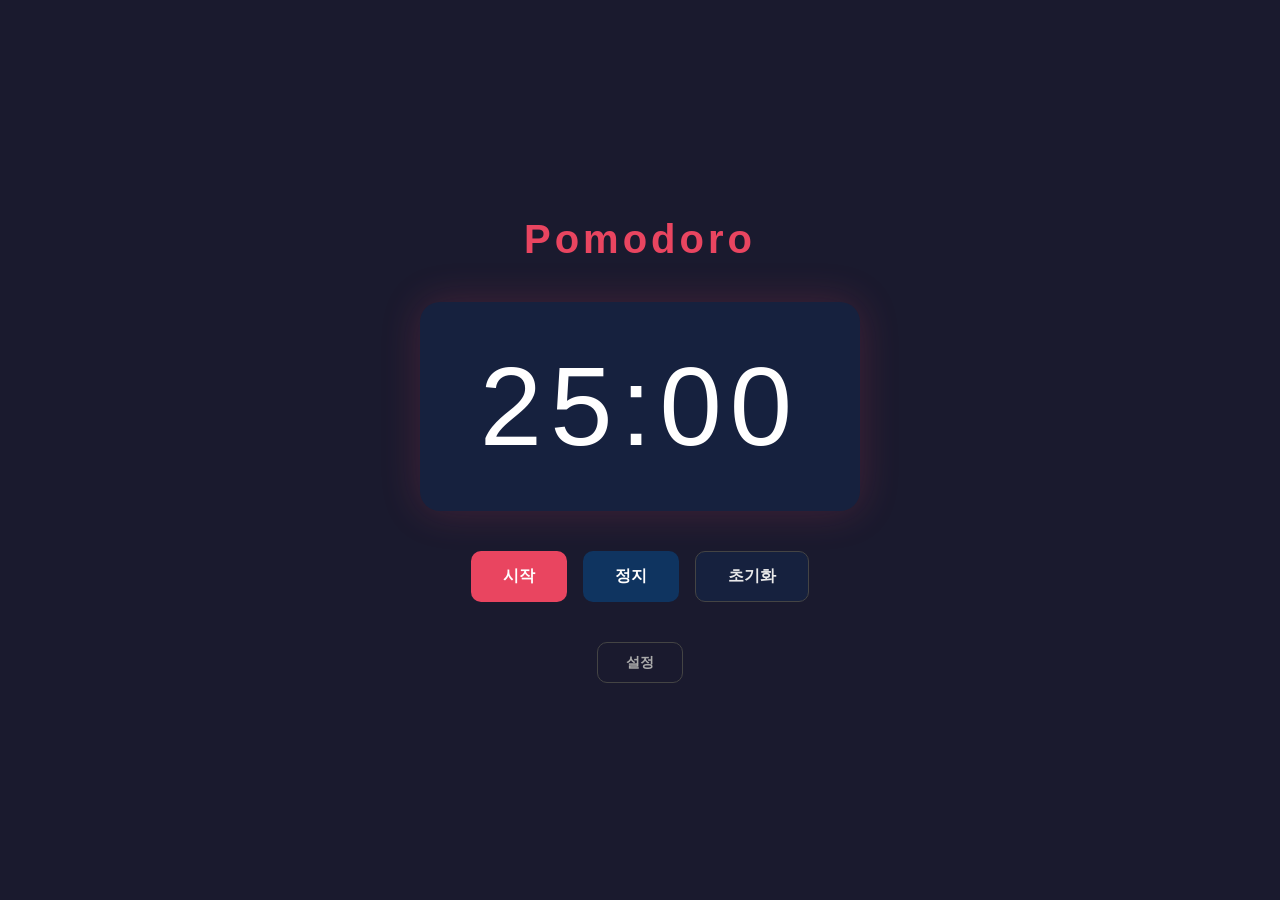
==== index.html @ ede61d64 "INIT" ====
<!DOCTYPE html>
<html lang="ko">
<head>
  <meta charset="UTF-8" />
  <meta name="viewport" content="width=device-width, initial-scale=1.0" />
  <title>Pomodoro</title>
  <link rel="stylesheet" href="index.css" />
</head>
<body>
  <div class="container">
    <h1>Pomodoro</h1>

    <div class="timer">25:00</div>

    <div class="controls">
      <button class="btn btn-start" onclick="startTimer()">시작</button>
      <button class="btn btn-stop" onclick="stopTimer()">정지</button>
      <button class="btn btn-reset" onclick="resetTimer()">초기화</button>
    </div>

    <a href="setting.html" class="btn btn-settings">설정</a>
  </div>
  <script src="index.js"></script>
</body>
</html>
---- index.css ----
* {
  margin: 0;
  padding: 0;
  box-sizing: border-box;
}

body {
  font-family: 'Segoe UI', Tahoma, Geneva, Verdana, sans-serif;
  background-color: #1a1a2e;
  color: #eaeaea;
  min-height: 100vh;
  display: flex;
  align-items: center;
  justify-content: center;
}

.container {
  display: flex;
  flex-direction: column;
  align-items: center;
  gap: 40px;
}

h1 {
  font-size: 2.5rem;
  font-weight: 700;
  letter-spacing: 4px;
  color: #e94560;
}

.timer {
  font-size: 7rem;
  font-weight: 300;
  letter-spacing: 8px;
  color: #ffffff;
  background-color: #16213e;
  padding: 40px 60px;
  border-radius: 20px;
  box-shadow: 0 0 40px rgba(233, 69, 96, 0.2);
}

.controls {
  display: flex;
  gap: 16px;
}

.btn {
  padding: 14px 32px;
  font-size: 1rem;
  font-weight: 600;
  border: none;
  border-radius: 10px;
  cursor: pointer;
  text-decoration: none;
  display: inline-block;
  transition: transform 0.1s ease, opacity 0.2s ease;
}

.btn:hover {
  opacity: 0.85;
  transform: translateY(-2px);
}

.btn:active {
  transform: translateY(0);
}

.btn-start {
  background-color: #e94560;
  color: #fff;
}

.btn-stop {
  background-color: #0f3460;
  color: #fff;
}

.btn-reset {
  background-color: #16213e;
  color: #eaeaea;
  border: 1px solid #444;
}

.btn-settings {
  background-color: transparent;
  color: #aaa;
  border: 1px solid #444;
  font-size: 0.9rem;
  padding: 10px 28px;
}

.btn-settings:hover {
  color: #fff;
  border-color: #888;
}
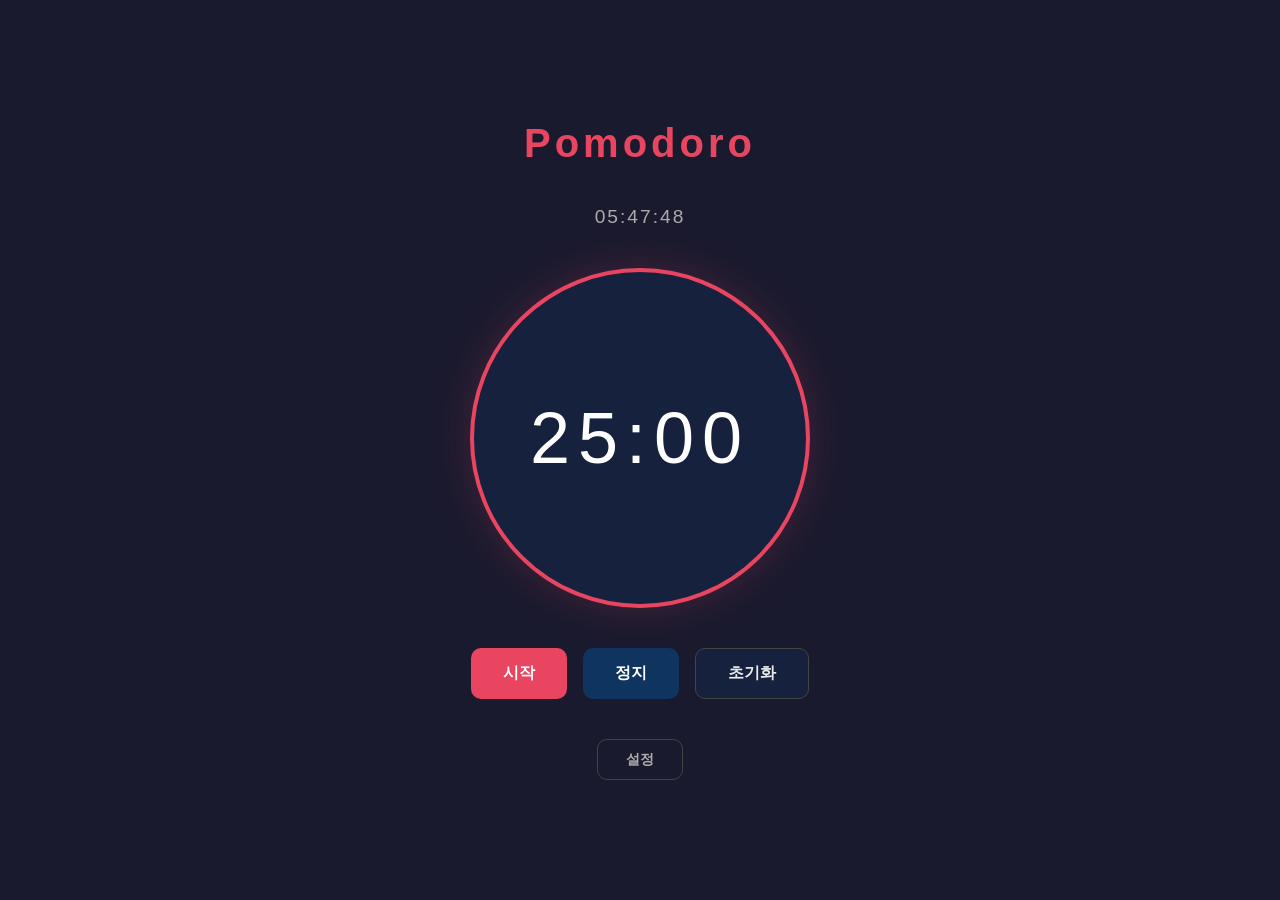
==== commit eebef8b4: "클로드 권한 설정 + 현재 시간 기능 추가 + 타이머 박스 스타일 변경" ====
--- a/index.html
+++ b/index.html
@@ -10,6 +10,8 @@
   <div class="container">
     <h1>Pomodoro</h1>
 
+    <div class="current-time" id="currentTime"></div>
+
     <div class="timer">25:00</div>
 
     <div class="controls">
@@ -21,5 +23,16 @@
     <a href="setting.html" class="btn btn-settings">설정</a>
   </div>
   <script src="index.js"></script>
+  <script>
+    function updateClock() {
+      const now = new Date();
+      const h = String(now.getHours()).padStart(2, '0');
+      const m = String(now.getMinutes()).padStart(2, '0');
+      const s = String(now.getSeconds()).padStart(2, '0');
+      document.getElementById('currentTime').textContent = `${h}:${m}:${s}`;
+    }
+    updateClock();
+    setInterval(updateClock, 1000);
+  </script>
 </body>
 </html>
--- a/index.css
+++ b/index.css
@@ -21,6 +21,12 @@
   gap: 40px;
 }
 
+.current-time {
+  font-size: 1.2rem;
+  color: #aaa;
+  letter-spacing: 2px;
+}
+
 h1 {
   font-size: 2.5rem;
   font-weight: 700;
@@ -29,13 +35,18 @@
 }
 
 .timer {
-  font-size: 7rem;
+  font-size: 4.5rem;
   font-weight: 300;
   letter-spacing: 8px;
   color: #ffffff;
   background-color: #16213e;
-  padding: 40px 60px;
-  border-radius: 20px;
+  width: 340px;
+  height: 340px;
+  border-radius: 50%;
+  border: 4px solid #e94560;
+  display: flex;
+  align-items: center;
+  justify-content: center;
   box-shadow: 0 0 40px rgba(233, 69, 96, 0.2);
 }
 
